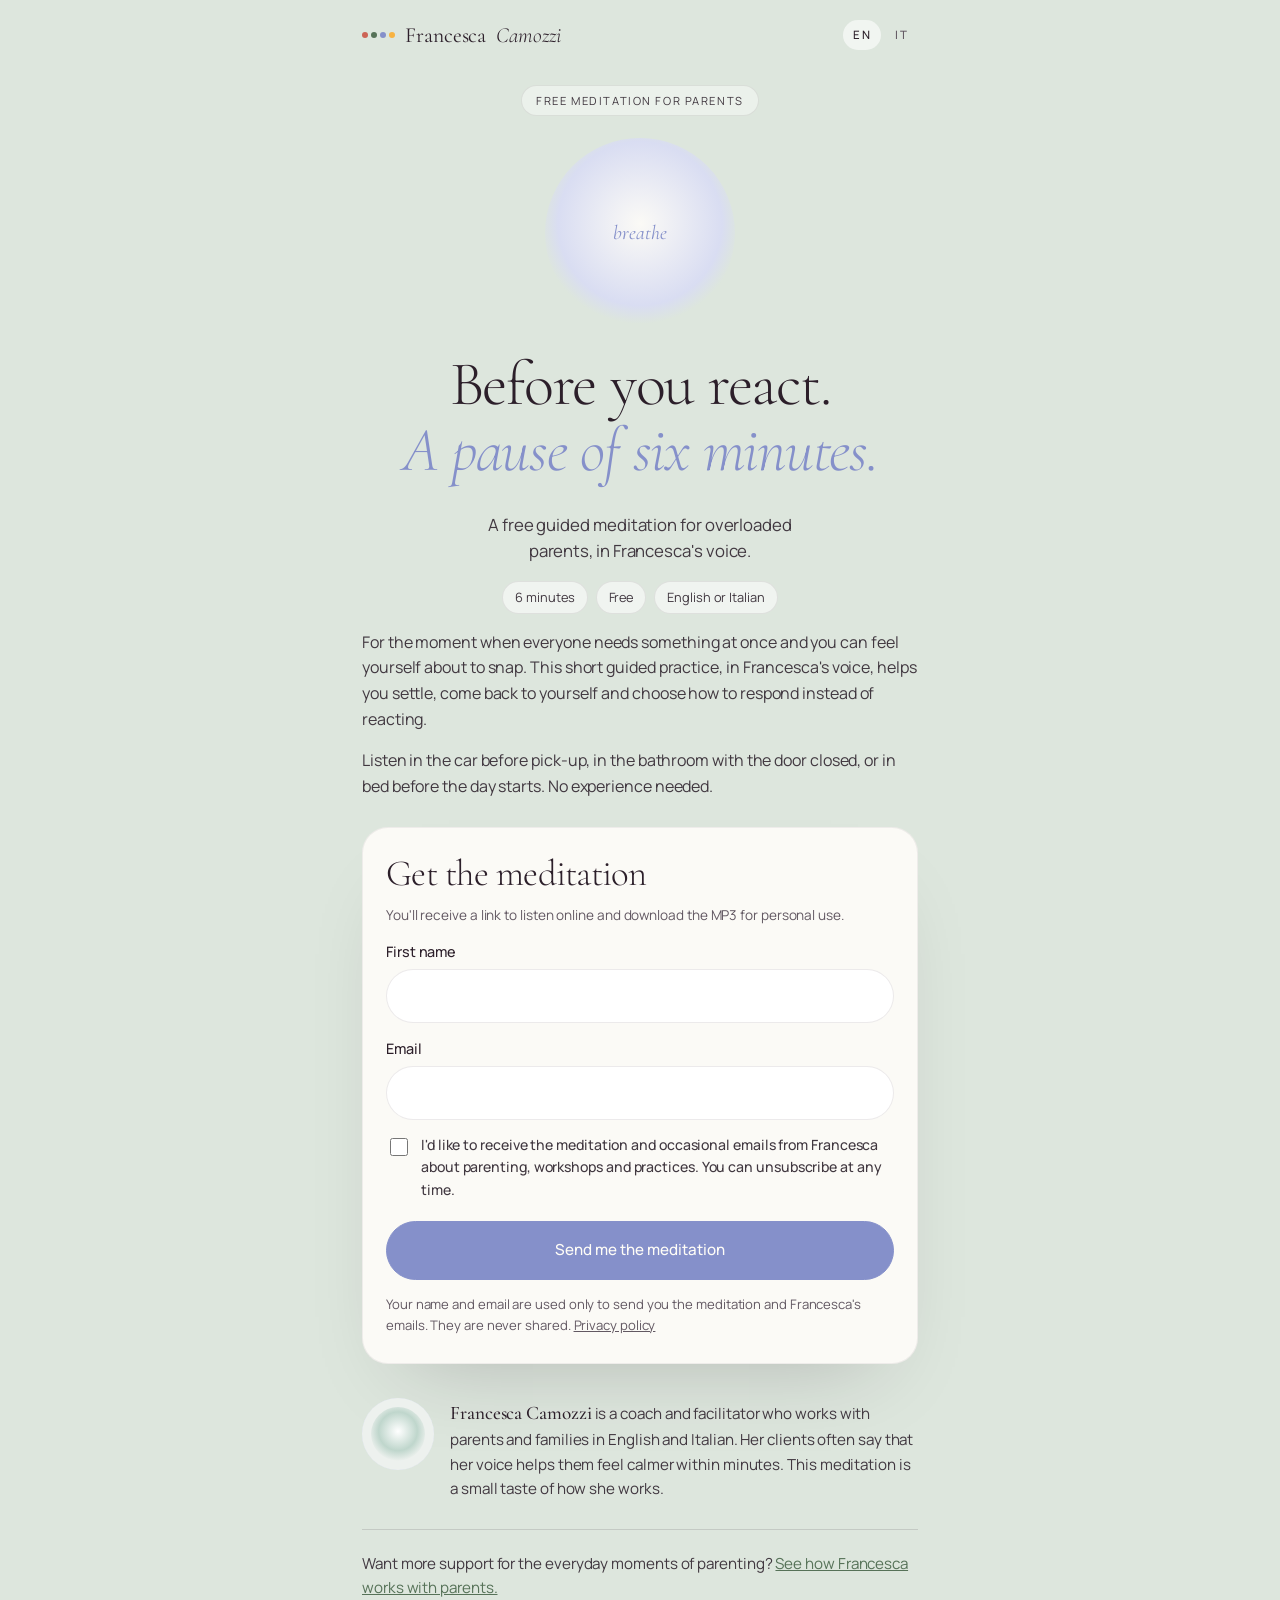
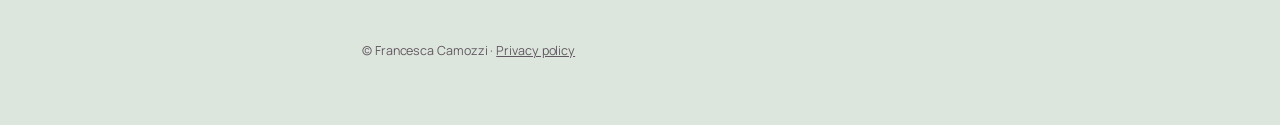
==== index.html @ 52d888cd "Landing page meditazione Before You React / Prima di reagire Pagine statiche EN/IT, pagine di ascolt" ====
<!doctype html>
<html lang="en">
<head>
<meta charset="utf-8">
<meta name="viewport" content="width=device-width,initial-scale=1">
<title>Before You React - a free 6-minute pause for overloaded parents</title>
<meta name="description" content="A free 6-minute guided meditation for parents, by Francesca Camozzi. Available in English and Italian.">
<meta property="og:title" content="Before You React - a 6-minute pause for overloaded parents">
<meta property="og:description" content="A free guided meditation to create a pause before you react. In English and Italian.">
<meta property="og:image" content="assets/cover.svg">
<link rel="alternate" hreflang="it" href="it.html">
<link rel="preconnect" href="https://fonts.googleapis.com">
<link rel="preconnect" href="https://fonts.gstatic.com" crossorigin>
<link href="https://fonts.googleapis.com/css2?family=Cormorant+Garamond:ital,wght@0,300;0,400;0,500;1,300;1,400&family=Manrope:wght@400;500;600&display=swap" rel="stylesheet">
<link rel="stylesheet" href="assets/style.css">
</head>
<body>
<div class="wrap">

  <nav class="top" aria-label="Language">
    <a class="brand" data-link="home" href="#"><span class="dots"><i></i><i></i><i></i><i></i></span>Francesca <em>Camozzi</em></a>
    <div class="lang">
      <a href="index.html" aria-current="page" lang="en">EN</a>
      <a href="it.html" lang="it">IT</a>
    </div>
  </nav>

  <header class="hero">
    <span class="eyebrow">Free meditation for parents</span>
    <div class="breath" aria-hidden="true"><span>breathe</span></div>
    <h1>Before you react.<br><em>A pause of six minutes.</em></h1>
    <p class="sub">A free guided meditation for overloaded parents, in Francesca's voice.</p>
    <ul class="facts">
      <li>6 minutes</li>
      <li>Free</li>
      <li>English or Italian</li>
    </ul>
  </header>

  <section class="intro">
    <p>For the moment when everyone needs something at once and you can feel yourself about to snap. This short guided practice, in Francesca's voice, helps you settle, come back to yourself and choose how to respond instead of reacting.</p>
    <p>Listen in the car before pick-up, in the bathroom with the door closed, or in bed before the day starts. No experience needed.</p>
  </section>

  <section class="card" id="signup-card">
    <h2>Get the meditation</h2>
    <p class="note">You'll receive a link to listen online and download the MP3 for personal use.</p>

    <form id="signup">
      <div class="field">
        <label for="fname">First name</label>
        <input id="fname" type="text" data-f="firstName" autocomplete="given-name" required>
      </div>
      <div class="field">
        <label for="email">Email</label>
        <input id="email" type="email" data-f="email" autocomplete="email" inputmode="email" required>
      </div>
      <label class="consent">
        <input type="checkbox" data-f="consent" value="yes" required>
        <span>I'd like to receive the meditation and occasional emails from Francesca about parenting, workshops and practices. You can unsubscribe at any time.</span>
      </label>
      <button class="btn" type="submit">Send me the meditation</button>
      <p class="privacy">Your name and email are used only to send you the meditation and Francesca's emails. They are never shared. <a data-link="privacy" href="#">Privacy policy</a></p>
    </form>

    <div class="thanks" id="thanks">
      <h2>Thank you</h2>
      <p>Your meditation is on its way to your inbox. If it doesn't arrive in a few minutes, check your spam folder.</p>
      <p>You can also listen right now:</p>
      <a class="btn green" id="listen-link" href="listen-en.html">Listen to the meditation</a>
    </div>
    <iframe name="hidden_iframe" title="hidden" hidden></iframe>
  </section>

  <section class="about">
    <img src="assets/cover.svg" alt="" width="72" height="72">
    <p><strong>Francesca Camozzi</strong> is a coach and facilitator who works with parents and families in English and Italian. Her clients often say that her voice helps them feel calmer within minutes. This meditation is a small taste of how she works.</p>
  </section>

  <p class="next">Want more support for the everyday moments of parenting? <a data-link="forParents" href="#">See how Francesca works with parents.</a></p>

  <footer>&copy; Francesca Camozzi &middot; <a data-link="privacy" href="#">Privacy policy</a></footer>
</div>

<script src="assets/config.js"></script>
<script src="assets/app.js"></script>
</body>
</html>
---- assets/style.css ----
/* Before You React - stile allineato a francesca-camozzi.it */
:root{
  --bg:#DDE6DD;          /* salvia chiaro del sito */
  --paper:#FBFAF6;       /* card */
  --ink:#2C1F2A;         /* prugna scuro: titoli */
  --text:#413840;        /* testo corrente */
  --muted:#625862;
  --line:rgba(44,31,42,.09);
  --periwinkle:#8590CA;  /* accento principale del sito */
  --sage:#859578;
  --green:#567258;       /* bottone verde "Join the Village" */
  --coral:#CD6456;
  --yellow:#F8B341;
  --lavender:#D9DDF2;
  --focus:#F8B341;
}
*{box-sizing:border-box}
html{-webkit-text-size-adjust:100%}
body{
  margin:0;background:var(--bg);color:var(--text);
  font-family:Manrope,system-ui,-apple-system,"Segoe UI",sans-serif;
  font-size:16px;line-height:1.6;letter-spacing:-.005em;
}
h1,h2,h3{font-family:"Cormorant Garamond",Georgia,serif;font-weight:300;color:var(--ink);line-height:1.05;margin:0 0 .45em;letter-spacing:-.02em}
h1{font-size:clamp(2.6rem,10vw,3.9rem)}
h1 em{font-style:italic;color:var(--periwinkle);font-weight:300}
h2{font-size:clamp(1.8rem,6vw,2.3rem)}
p{margin:0 0 1em}
a{color:var(--periwinkle)}
a:focus-visible,button:focus-visible,input:focus-visible{outline:3px solid var(--focus);outline-offset:3px}

.wrap{max-width:600px;margin:0 auto;padding:0 22px 64px}

/* top bar, come l'header del sito */
.top{display:flex;justify-content:space-between;align-items:center;padding:18px 0 6px;font-size:.95rem}
.brand{display:flex;align-items:center;gap:10px;text-decoration:none;color:var(--ink);font-family:"Cormorant Garamond",Georgia,serif;font-size:1.35rem;font-weight:400}
.brand em{font-style:italic;font-weight:300}
.dots{display:inline-flex;gap:3px}
.dots i{width:6px;height:6px;border-radius:50%;display:block}
.dots i:nth-child(1){background:var(--coral)}
.dots i:nth-child(2){background:var(--green)}
.dots i:nth-child(3){background:var(--periwinkle)}
.dots i:nth-child(4){background:var(--yellow)}
.lang{display:flex;gap:4px}
.lang a{text-decoration:none;padding:6px 10px;border-radius:999px;color:var(--muted);font-size:.72rem;letter-spacing:.12em;font-weight:500}
.lang a[aria-current="page"]{background:rgba(255,255,255,.6);color:var(--ink)}

/* hero */
.hero{text-align:center;padding:26px 0 10px}
.eyebrow{display:inline-block;font-size:.7rem;letter-spacing:.14em;text-transform:uppercase;color:var(--text);background:rgba(238,243,238,.84);border:1px solid var(--line);border-radius:999px;padding:6px 14px;margin-bottom:22px}
.breath{
  width:min(52vw,190px);aspect-ratio:1;margin:0 auto 24px;border-radius:50%;
  background:radial-gradient(circle at 50% 45%,#FBFAF6 0%,var(--lavender) 58%,transparent 71%);
  display:grid;place-items:center;
  animation:breathe 8s ease-in-out infinite;
}
.breath span{font-family:"Cormorant Garamond",Georgia,serif;font-size:1.25rem;color:var(--periwinkle);font-style:italic}
@keyframes breathe{0%,100%{transform:scale(.88)}50%{transform:scale(1.08)}}
@media (prefers-reduced-motion:reduce){.breath{animation:none}}
.hero .sub{font-size:1.05rem;color:var(--text);max-width:36ch;margin:0 auto 16px}
.facts{display:flex;justify-content:center;gap:8px;flex-wrap:wrap;margin:0 0 6px;padding:0;list-style:none}
.facts li{font-size:.8rem;color:var(--text);background:rgba(255,255,255,.55);border:1px solid var(--line);border-radius:999px;padding:5px 12px}

/* signup card, come le card del sito */
.card{background:var(--paper);border-radius:26px;padding:28px 24px;margin:28px 0;
  box-shadow:0 40px 82px -46px rgba(44,31,42,.26),inset 0 0 0 1px rgba(44,31,42,.06)}
.card h2{margin-bottom:.3em}
.field{margin:0 0 14px}
label{display:block;font-weight:500;font-size:.9rem;margin-bottom:6px;color:var(--ink)}
input[type=text],input[type=email]{
  width:100%;font:inherit;font-weight:500;padding:13px 18px;border:1px solid var(--line);border-radius:999px;background:#fff;color:var(--ink)
}
input:focus{border-color:var(--periwinkle)}
.consent{display:flex;gap:10px;align-items:flex-start;font-size:.88rem;color:var(--text);margin:8px 0 20px}
.consent input{margin-top:4px;width:18px;height:18px;flex:none;accent-color:var(--green)}
.btn{
  display:block;width:100%;font:inherit;font-weight:500;font-size:.95rem;
  padding:16px 28px;border:1px solid var(--periwinkle);border-radius:100px;background:var(--periwinkle);color:#FFFDF7;cursor:pointer;text-align:center;text-decoration:none
}
.btn:hover{background:#7280bf;border-color:#7280bf}
.btn.green{background:var(--green);border-color:var(--green)}
.btn.green:hover{background:#4a6350;border-color:#4a6350}
.btn.secondary{background:transparent;color:var(--green);border-color:var(--green)}
.btn.secondary:hover{background:rgba(86,114,88,.08)}
.privacy{font-size:.82rem;color:var(--muted);margin:14px 0 0}
.privacy a{color:var(--muted)}
.thanks{display:none}
form.sent{display:none}
form.sent + .thanks{display:block}
.thanks p{margin-bottom:1em}

/* about + soft exit */
.about{display:flex;gap:16px;align-items:flex-start;margin:34px 0 10px}
.about img{width:72px;height:72px;border-radius:50%;object-fit:cover;flex:none;background:var(--lavender)}
.about p{font-size:.95rem;color:var(--text);margin:0}
.about strong{font-family:"Cormorant Garamond",Georgia,serif;font-weight:500;font-size:1.2rem;color:var(--ink)}
.next{margin:28px 0 0;padding-top:22px;border-top:1px solid rgba(44,31,42,.14);font-size:.95rem;color:var(--text)}
.next a{color:var(--green)}
footer{font-size:.78rem;color:var(--muted);margin-top:40px}
footer a{color:inherit}

/* listening page */
.player{background:var(--paper);border-radius:26px;padding:28px 24px;margin:22px 0;
  box-shadow:0 40px 82px -46px rgba(44,31,42,.26),inset 0 0 0 1px rgba(44,31,42,.06)}
audio{width:100%;margin:10px 0 18px}
.tips{font-size:.95rem;color:var(--text);padding-left:18px}
.tips li{margin-bottom:.4em}

.note{font-size:.85rem;color:var(--muted)}
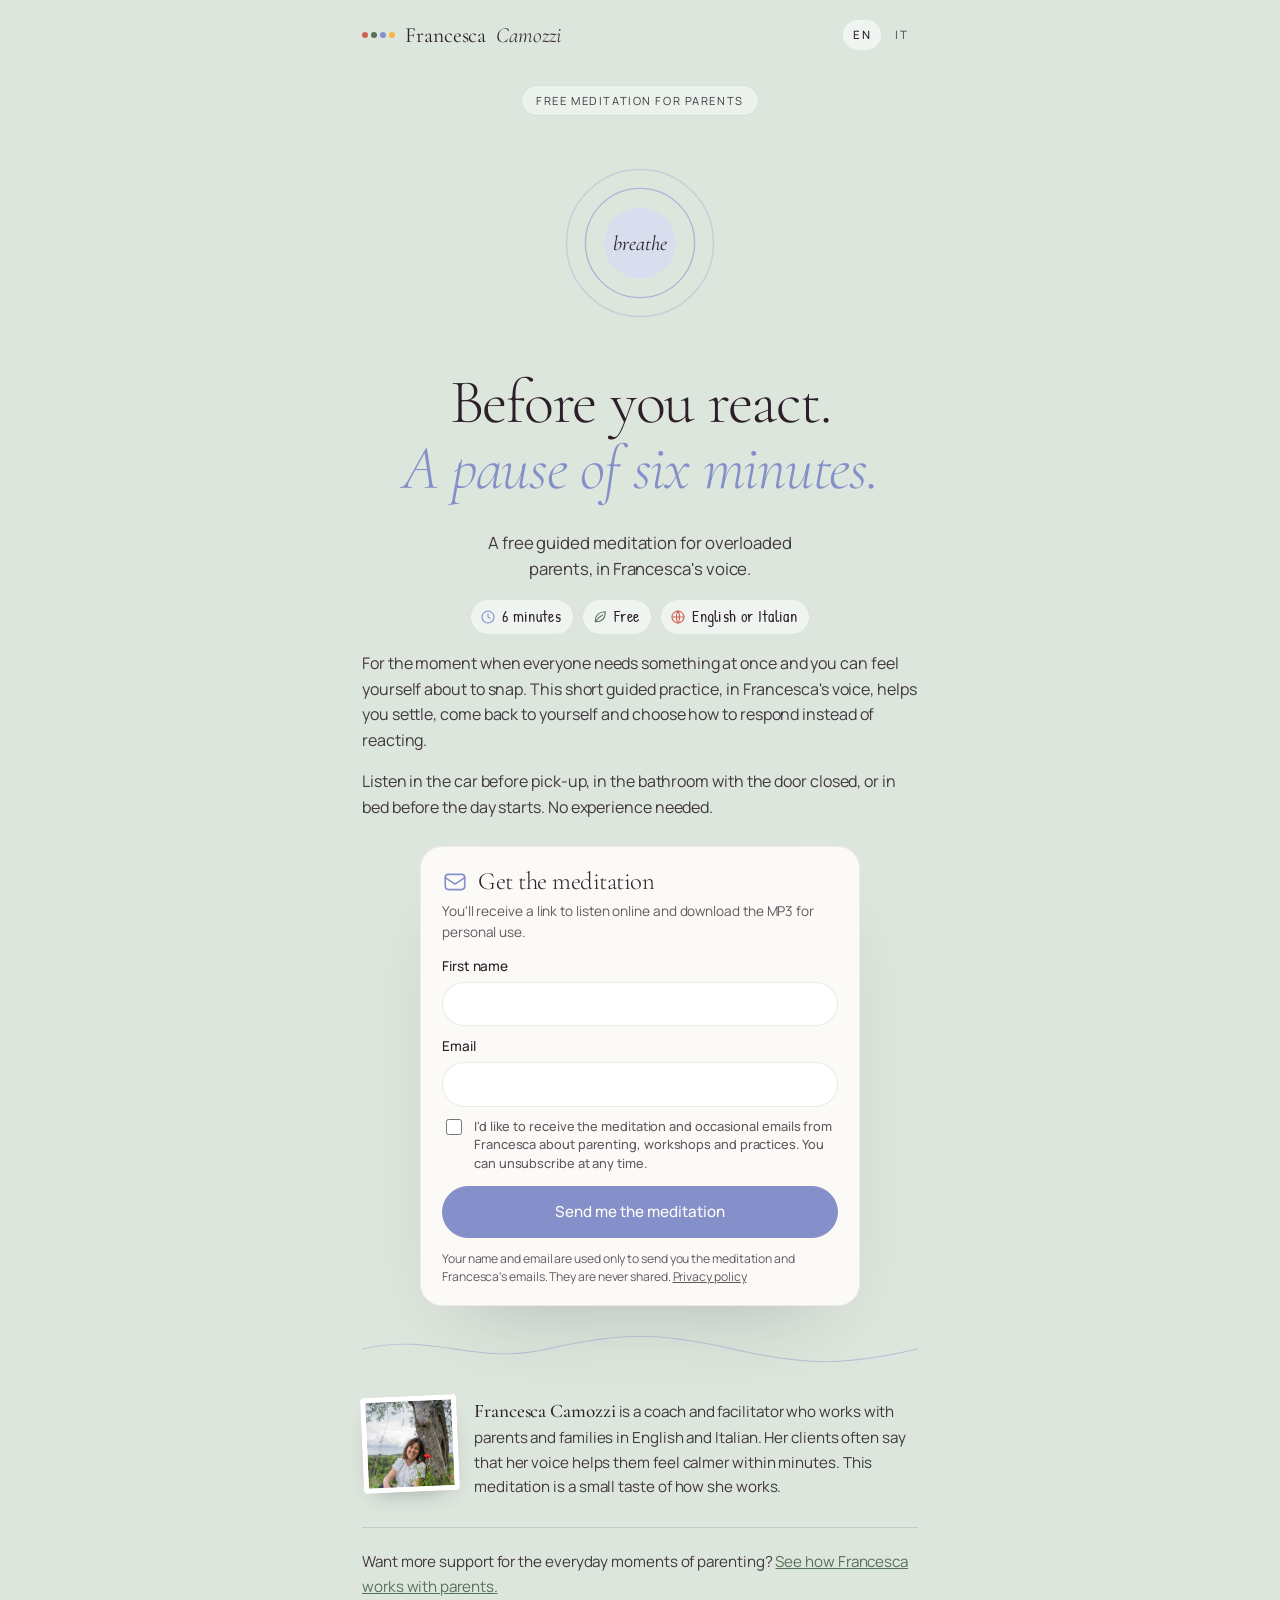
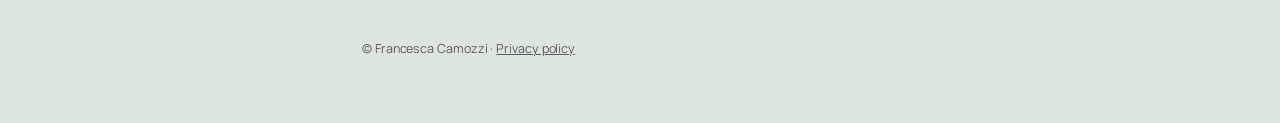
==== commit 3ddc8062: "Icone a linea, foto di Francesca, divisore ondulato, respiro più ampio Co-Authored-By: Claude Fable " ====
--- a/index.html
+++ b/index.html
@@ -11,7 +11,7 @@
 <link rel="alternate" hreflang="it" href="it.html">
 <link rel="preconnect" href="https://fonts.googleapis.com">
 <link rel="preconnect" href="https://fonts.gstatic.com" crossorigin>
-<link href="https://fonts.googleapis.com/css2?family=Cormorant+Garamond:ital,wght@0,300;0,400;0,500;1,300;1,400&family=Manrope:wght@400;500;600&display=swap" rel="stylesheet">
+<link href="https://fonts.googleapis.com/css2?family=Cormorant+Garamond:ital,wght@0,300;0,400;0,500;1,300;1,400&family=Manrope:wght@400;500;600&family=Patrick+Hand&display=swap" rel="stylesheet">
 <link rel="stylesheet" href="assets/style.css">
 </head>
 <body>
@@ -27,13 +27,16 @@
 
   <header class="hero">
     <span class="eyebrow">Free meditation for parents</span>
-    <div class="breath" aria-hidden="true"><span>breathe</span></div>
+    <div class="breath" aria-hidden="true">
+      <svg viewBox="0 0 200 200"><circle class="r3" cx="100" cy="100" r="70"/><circle class="r2" cx="100" cy="100" r="52"/><circle class="r1" cx="100" cy="100" r="34"/></svg>
+      <span>breathe</span>
+    </div>
     <h1>Before you react.<br><em>A pause of six minutes.</em></h1>
     <p class="sub">A free guided meditation for overloaded parents, in Francesca's voice.</p>
     <ul class="facts">
-      <li>6 minutes</li>
-      <li>Free</li>
-      <li>English or Italian</li>
+      <li><svg viewBox="0 0 24 24" aria-hidden="true"><circle cx="12" cy="12" r="9"/><path d="M12 7v5l3 2"/></svg>6 minutes</li>
+      <li><svg viewBox="0 0 24 24" aria-hidden="true"><path d="M5 19C5 9 11 4 20 4c0 9-5 15-15 15z"/><path d="M5 19c3-5 7-8 11-10"/></svg>Free</li>
+      <li><svg viewBox="0 0 24 24" aria-hidden="true"><circle cx="12" cy="12" r="9"/><path d="M3 12h18M12 3c3 3 3 15 0 18M12 3c-3 3-3 15 0 18"/></svg>English or Italian</li>
     </ul>
   </header>
 
@@ -43,7 +46,7 @@
   </section>
 
   <section class="card" id="signup-card">
-    <h2>Get the meditation</h2>
+    <h2 class="ih"><svg viewBox="0 0 24 24" aria-hidden="true"><rect x="3" y="5" width="18" height="14" rx="3"/><path d="M3 8l9 6 9-6"/></svg>Get the meditation</h2>
     <p class="note">You'll receive a link to listen online and download the MP3 for personal use.</p>
 
     <form id="signup">
@@ -72,8 +75,9 @@
     <iframe name="hidden_iframe" title="hidden" hidden></iframe>
   </section>
 
+  <svg class="wave" viewBox="0 0 600 40" preserveAspectRatio="none" aria-hidden="true"><path d="M0 20C80 -6 120 46 200 20S320 -6 400 20s120 26 200 0"/></svg>
   <section class="about">
-    <img src="assets/cover.svg" alt="" width="72" height="72">
+    <img src="assets/francesca.jpg" alt="Francesca Camozzi" width="96" height="96">
     <p><strong>Francesca Camozzi</strong> is a coach and facilitator who works with parents and families in English and Italian. Her clients often say that her voice helps them feel calmer within minutes. This meditation is a small taste of how she works.</p>
   </section>
 
--- a/assets/style.css
+++ b/assets/style.css
@@ -48,41 +48,51 @@
 /* hero */
 .hero{text-align:center;padding:26px 0 10px}
 .eyebrow{display:inline-block;font-size:.7rem;letter-spacing:.14em;text-transform:uppercase;color:var(--text);background:rgba(238,243,238,.84);border:1px solid var(--line);border-radius:999px;padding:6px 14px;margin-bottom:22px}
-.breath{
-  width:min(52vw,190px);aspect-ratio:1;margin:0 auto 24px;border-radius:50%;
-  background:radial-gradient(circle at 50% 45%,#FBFAF6 0%,var(--lavender) 58%,transparent 71%);
-  display:grid;place-items:center;
-  animation:breathe 8s ease-in-out infinite;
-}
-.breath span{font-family:"Cormorant Garamond",Georgia,serif;font-size:1.25rem;color:var(--periwinkle);font-style:italic}
-@keyframes breathe{0%,100%{transform:scale(.88)}50%{transform:scale(1.08)}}
-@media (prefers-reduced-motion:reduce){.breath{animation:none}}
+.breath{position:relative;width:min(58vw,210px);aspect-ratio:1;margin:0 auto 22px;display:grid;place-items:center;color:var(--periwinkle)}
+.breath svg{position:absolute;inset:0;width:100%;height:100%;fill:none;stroke:currentColor;stroke-width:1.3}
+.breath circle{transform-origin:100px 100px;animation:ring 6s ease-in-out infinite}
+.breath .r1{fill:rgba(217,221,242,.85);stroke:none;animation-name:core}
+.breath .r2{opacity:.55}
+.breath .r3{opacity:.28;animation-delay:.4s}
+.breath span{position:relative;font-family:"Cormorant Garamond",Georgia,serif;font-size:1.3rem;font-style:italic;color:var(--ink);animation:word 6s ease-in-out infinite}
+@keyframes core{0%,100%{transform:scale(.72)}50%{transform:scale(1.25)}}
+@keyframes ring{0%,100%{transform:scale(.6);opacity:.15}50%{transform:scale(1.28);opacity:.7}}
+@keyframes word{0%,100%{transform:scale(.94)}50%{transform:scale(1.1)}}
+@media (prefers-reduced-motion:reduce){.breath circle,.breath span{animation:none}}
 .hero .sub{font-size:1.05rem;color:var(--text);max-width:36ch;margin:0 auto 16px}
 .facts{display:flex;justify-content:center;gap:8px;flex-wrap:wrap;margin:0 0 6px;padding:0;list-style:none}
-.facts li{font-size:.8rem;color:var(--text);background:rgba(255,255,255,.55);border:1px solid var(--line);border-radius:999px;padding:5px 12px}
+.facts li{display:inline-flex;align-items:center;gap:6px;font-family:"Patrick Hand",cursive;font-size:1rem;letter-spacing:.02em;color:var(--ink);background:rgba(255,255,255,.55);border:1px solid var(--line);border-radius:999px;padding:4px 12px 4px 9px}
+.facts svg{width:16px;height:16px;fill:none;stroke:currentColor;stroke-width:1.6;stroke-linecap:round;stroke-linejoin:round}
+.facts li:nth-child(1) svg{color:var(--periwinkle)}
+.facts li:nth-child(2) svg{color:var(--green)}
+.facts li:nth-child(3) svg{color:var(--coral)}
+.ih{display:flex;align-items:center;gap:10px}
+.ih svg{width:26px;height:26px;flex:none;fill:none;stroke:var(--periwinkle);stroke-width:1.5;stroke-linecap:round;stroke-linejoin:round}
+.wave{display:block;width:100%;height:26px;margin:30px 0 4px;fill:none;stroke:rgba(133,144,202,.45);stroke-width:1.5}
 
 /* signup card, come le card del sito */
-.card{background:var(--paper);border-radius:26px;padding:28px 24px;margin:28px 0;
+.card{background:var(--paper);border-radius:22px;padding:22px 22px 20px;margin:26px auto;max-width:440px;
   box-shadow:0 40px 82px -46px rgba(44,31,42,.26),inset 0 0 0 1px rgba(44,31,42,.06)}
-.card h2{margin-bottom:.3em}
-.field{margin:0 0 14px}
-label{display:block;font-weight:500;font-size:.9rem;margin-bottom:6px;color:var(--ink)}
+.card h2{font-size:1.55rem;margin-bottom:.25em}
+.card .note{margin-bottom:.9em}
+.field{margin:0 0 10px}
+label{display:block;font-weight:500;font-size:.85rem;margin-bottom:4px;color:var(--ink)}
 input[type=text],input[type=email]{
-  width:100%;font:inherit;font-weight:500;padding:13px 18px;border:1px solid var(--line);border-radius:999px;background:#fff;color:var(--ink)
+  width:100%;font:inherit;font-size:.95rem;font-weight:500;padding:9px 16px;border:1px solid var(--line);border-radius:999px;background:#fff;color:var(--ink)
 }
 input:focus{border-color:var(--periwinkle)}
-.consent{display:flex;gap:10px;align-items:flex-start;font-size:.88rem;color:var(--text);margin:8px 0 20px}
-.consent input{margin-top:4px;width:18px;height:18px;flex:none;accent-color:var(--green)}
+.consent{display:flex;gap:9px;align-items:flex-start;font-size:.8rem;line-height:1.45;color:var(--muted);margin:6px 0 14px}
+.consent input{margin-top:2px;width:16px;height:16px;flex:none;accent-color:var(--green)}
 .btn{
   display:block;width:100%;font:inherit;font-weight:500;font-size:.95rem;
-  padding:16px 28px;border:1px solid var(--periwinkle);border-radius:100px;background:var(--periwinkle);color:#FFFDF7;cursor:pointer;text-align:center;text-decoration:none
+  padding:13px 24px;border:1px solid var(--periwinkle);border-radius:100px;background:var(--periwinkle);color:#FFFDF7;cursor:pointer;text-align:center;text-decoration:none
 }
 .btn:hover{background:#7280bf;border-color:#7280bf}
 .btn.green{background:var(--green);border-color:var(--green)}
 .btn.green:hover{background:#4a6350;border-color:#4a6350}
 .btn.secondary{background:transparent;color:var(--green);border-color:var(--green)}
 .btn.secondary:hover{background:rgba(86,114,88,.08)}
-.privacy{font-size:.82rem;color:var(--muted);margin:14px 0 0}
+.privacy{font-size:.76rem;line-height:1.45;color:var(--muted);margin:12px 0 0}
 .privacy a{color:var(--muted)}
 .thanks{display:none}
 form.sent{display:none}
@@ -91,7 +101,7 @@
 
 /* about + soft exit */
 .about{display:flex;gap:16px;align-items:flex-start;margin:34px 0 10px}
-.about img{width:72px;height:72px;border-radius:50%;object-fit:cover;flex:none;background:var(--lavender)}
+.about img{width:96px;height:96px;object-fit:cover;object-position:center top;flex:none;background:#fff;padding:5px;border-radius:4px;box-shadow:0 10px 24px -14px rgba(44,31,42,.45);transform:rotate(-2.5deg)}
 .about p{font-size:.95rem;color:var(--text);margin:0}
 .about strong{font-family:"Cormorant Garamond",Georgia,serif;font-weight:500;font-size:1.2rem;color:var(--ink)}
 .next{margin:28px 0 0;padding-top:22px;border-top:1px solid rgba(44,31,42,.14);font-size:.95rem;color:var(--text)}
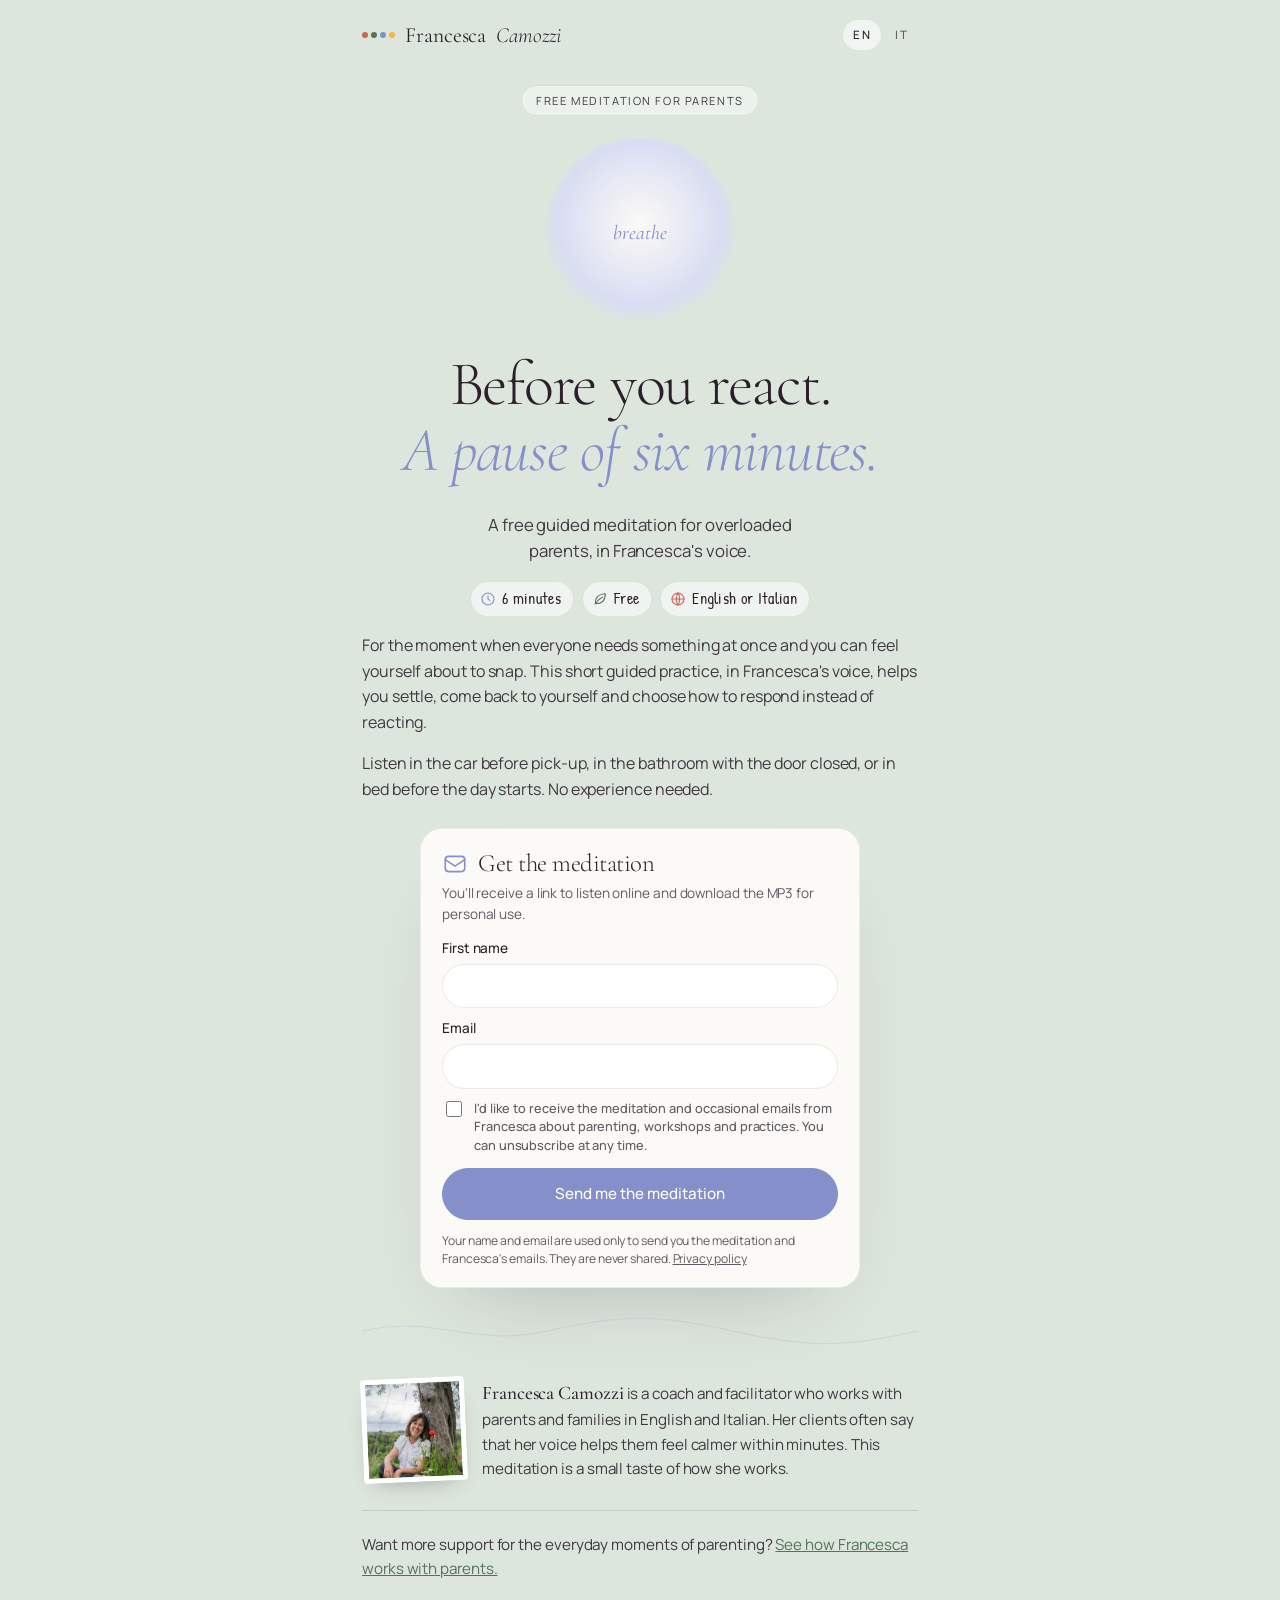
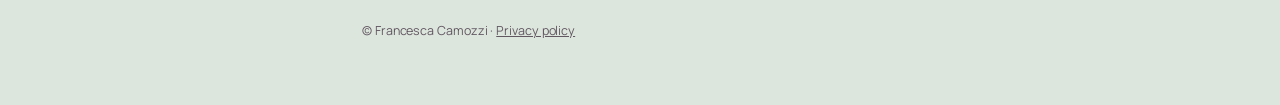
==== commit 7fd449c7: "Respira sfumato di prima con movimento più ampio; icone con colori inline; cache-busting CSS Co-Auth" ====
--- a/index.html
+++ b/index.html
@@ -12,7 +12,7 @@
 <link rel="preconnect" href="https://fonts.googleapis.com">
 <link rel="preconnect" href="https://fonts.gstatic.com" crossorigin>
 <link href="https://fonts.googleapis.com/css2?family=Cormorant+Garamond:ital,wght@0,300;0,400;0,500;1,300;1,400&family=Manrope:wght@400;500;600&family=Patrick+Hand&display=swap" rel="stylesheet">
-<link rel="stylesheet" href="assets/style.css">
+<link rel="stylesheet" href="assets/style.css?v=4">
 </head>
 <body>
 <div class="wrap">
@@ -27,16 +27,13 @@
 
   <header class="hero">
     <span class="eyebrow">Free meditation for parents</span>
-    <div class="breath" aria-hidden="true">
-      <svg viewBox="0 0 200 200"><circle class="r3" cx="100" cy="100" r="70"/><circle class="r2" cx="100" cy="100" r="52"/><circle class="r1" cx="100" cy="100" r="34"/></svg>
-      <span>breathe</span>
-    </div>
+    <div class="breath" aria-hidden="true"><span>breathe</span></div>
     <h1>Before you react.<br><em>A pause of six minutes.</em></h1>
     <p class="sub">A free guided meditation for overloaded parents, in Francesca's voice.</p>
     <ul class="facts">
-      <li><svg viewBox="0 0 24 24" aria-hidden="true"><circle cx="12" cy="12" r="9"/><path d="M12 7v5l3 2"/></svg>6 minutes</li>
-      <li><svg viewBox="0 0 24 24" aria-hidden="true"><path d="M5 19C5 9 11 4 20 4c0 9-5 15-15 15z"/><path d="M5 19c3-5 7-8 11-10"/></svg>Free</li>
-      <li><svg viewBox="0 0 24 24" aria-hidden="true"><circle cx="12" cy="12" r="9"/><path d="M3 12h18M12 3c3 3 3 15 0 18M12 3c-3 3-3 15 0 18"/></svg>English or Italian</li>
+      <li><svg viewBox="0 0 24 24" fill="none" stroke="currentColor" stroke-width="1.6" stroke-linecap="round" stroke-linejoin="round" aria-hidden="true"><circle cx="12" cy="12" r="9"/><path d="M12 7v5l3 2"/></svg>6 minutes</li>
+      <li><svg viewBox="0 0 24 24" fill="none" stroke="currentColor" stroke-width="1.6" stroke-linecap="round" stroke-linejoin="round" aria-hidden="true"><path d="M5 19C5 9 11 4 20 4c0 9-5 15-15 15z"/><path d="M5 19c3-5 7-8 11-10"/></svg>Free</li>
+      <li><svg viewBox="0 0 24 24" fill="none" stroke="currentColor" stroke-width="1.6" stroke-linecap="round" stroke-linejoin="round" aria-hidden="true"><circle cx="12" cy="12" r="9"/><path d="M3 12h18M12 3c3 3 3 15 0 18M12 3c-3 3-3 15 0 18"/></svg>English or Italian</li>
     </ul>
   </header>
 
@@ -46,7 +43,7 @@
   </section>
 
   <section class="card" id="signup-card">
-    <h2 class="ih"><svg viewBox="0 0 24 24" aria-hidden="true"><rect x="3" y="5" width="18" height="14" rx="3"/><path d="M3 8l9 6 9-6"/></svg>Get the meditation</h2>
+    <h2 class="ih"><svg viewBox="0 0 24 24" fill="none" stroke="currentColor" stroke-width="1.6" stroke-linecap="round" stroke-linejoin="round" aria-hidden="true"><rect x="3" y="5" width="18" height="14" rx="3"/><path d="M3 8l9 6 9-6"/></svg>Get the meditation</h2>
     <p class="note">You'll receive a link to listen online and download the MP3 for personal use.</p>
 
     <form id="signup">
@@ -75,7 +72,7 @@
     <iframe name="hidden_iframe" title="hidden" hidden></iframe>
   </section>
 
-  <svg class="wave" viewBox="0 0 600 40" preserveAspectRatio="none" aria-hidden="true"><path d="M0 20C80 -6 120 46 200 20S320 -6 400 20s120 26 200 0"/></svg>
+  <svg class="wave" viewBox="0 0 600 40" preserveAspectRatio="none" fill="none" stroke="#8590CA" stroke-opacity=".45" stroke-width="1.5" aria-hidden="true"><path d="M0 20C80 -6 120 46 200 20S320 -6 400 20s120 26 200 0"/></svg>
   <section class="about">
     <img src="assets/francesca.jpg" alt="Francesca Camozzi" width="96" height="96">
     <p><strong>Francesca Camozzi</strong> is a coach and facilitator who works with parents and families in English and Italian. Her clients often say that her voice helps them feel calmer within minutes. This meditation is a small taste of how she works.</p>
--- a/assets/style.css
+++ b/assets/style.css
@@ -48,17 +48,15 @@
 /* hero */
 .hero{text-align:center;padding:26px 0 10px}
 .eyebrow{display:inline-block;font-size:.7rem;letter-spacing:.14em;text-transform:uppercase;color:var(--text);background:rgba(238,243,238,.84);border:1px solid var(--line);border-radius:999px;padding:6px 14px;margin-bottom:22px}
-.breath{position:relative;width:min(58vw,210px);aspect-ratio:1;margin:0 auto 22px;display:grid;place-items:center;color:var(--periwinkle)}
-.breath svg{position:absolute;inset:0;width:100%;height:100%;fill:none;stroke:currentColor;stroke-width:1.3}
-.breath circle{transform-origin:100px 100px;animation:ring 6s ease-in-out infinite}
-.breath .r1{fill:rgba(217,221,242,.85);stroke:none;animation-name:core}
-.breath .r2{opacity:.55}
-.breath .r3{opacity:.28;animation-delay:.4s}
-.breath span{position:relative;font-family:"Cormorant Garamond",Georgia,serif;font-size:1.3rem;font-style:italic;color:var(--ink);animation:word 6s ease-in-out infinite}
-@keyframes core{0%,100%{transform:scale(.72)}50%{transform:scale(1.25)}}
-@keyframes ring{0%,100%{transform:scale(.6);opacity:.15}50%{transform:scale(1.28);opacity:.7}}
-@keyframes word{0%,100%{transform:scale(.94)}50%{transform:scale(1.1)}}
-@media (prefers-reduced-motion:reduce){.breath circle,.breath span{animation:none}}
+.breath{
+  width:min(52vw,190px);aspect-ratio:1;margin:0 auto 24px;border-radius:50%;
+  background:radial-gradient(circle at 50% 45%,#FBFAF6 0%,var(--lavender) 58%,transparent 71%);
+  display:grid;place-items:center;
+  animation:breathe 6s ease-in-out infinite;
+}
+.breath span{font-family:"Cormorant Garamond",Georgia,serif;font-size:1.25rem;color:var(--periwinkle);font-style:italic}
+@keyframes breathe{0%,100%{transform:scale(.7);opacity:.75}50%{transform:scale(1.18);opacity:1}}
+@media (prefers-reduced-motion:reduce){.breath{animation:none}}
 .hero .sub{font-size:1.05rem;color:var(--text);max-width:36ch;margin:0 auto 16px}
 .facts{display:flex;justify-content:center;gap:8px;flex-wrap:wrap;margin:0 0 6px;padding:0;list-style:none}
 .facts li{display:inline-flex;align-items:center;gap:6px;font-family:"Patrick Hand",cursive;font-size:1rem;letter-spacing:.02em;color:var(--ink);background:rgba(255,255,255,.55);border:1px solid var(--line);border-radius:999px;padding:4px 12px 4px 9px}
@@ -101,7 +99,7 @@
 
 /* about + soft exit */
 .about{display:flex;gap:16px;align-items:flex-start;margin:34px 0 10px}
-.about img{width:96px;height:96px;object-fit:cover;object-position:center top;flex:none;background:#fff;padding:5px;border-radius:4px;box-shadow:0 10px 24px -14px rgba(44,31,42,.45);transform:rotate(-2.5deg)}
+.about img{width:104px;height:104px;object-fit:cover;object-position:55% 22%;flex:none;background:#fff;padding:5px;border-radius:4px;box-shadow:0 10px 24px -14px rgba(44,31,42,.45);transform:rotate(-2.5deg)}
 .about p{font-size:.95rem;color:var(--text);margin:0}
 .about strong{font-family:"Cormorant Garamond",Georgia,serif;font-weight:500;font-size:1.2rem;color:var(--ink)}
 .next{margin:28px 0 0;padding-top:22px;border-top:1px solid rgba(44,31,42,.14);font-size:.95rem;color:var(--text)}
